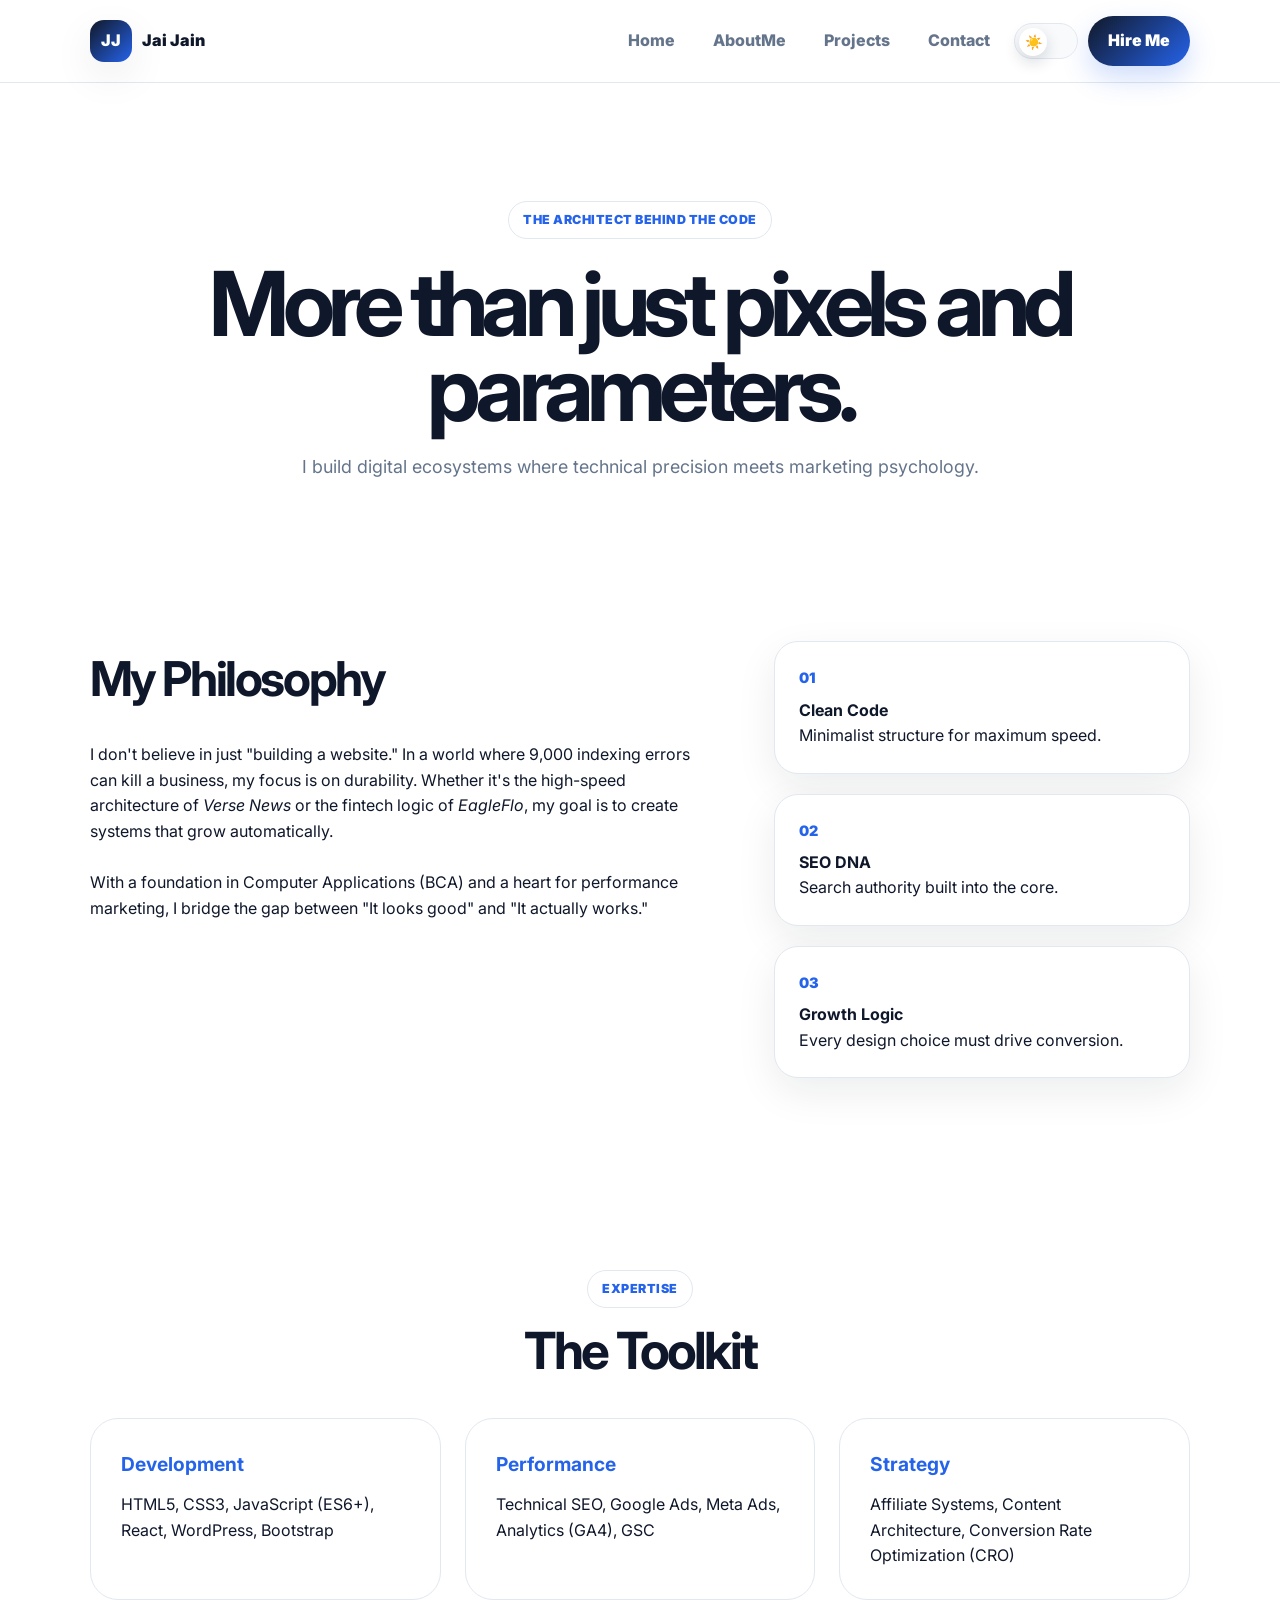
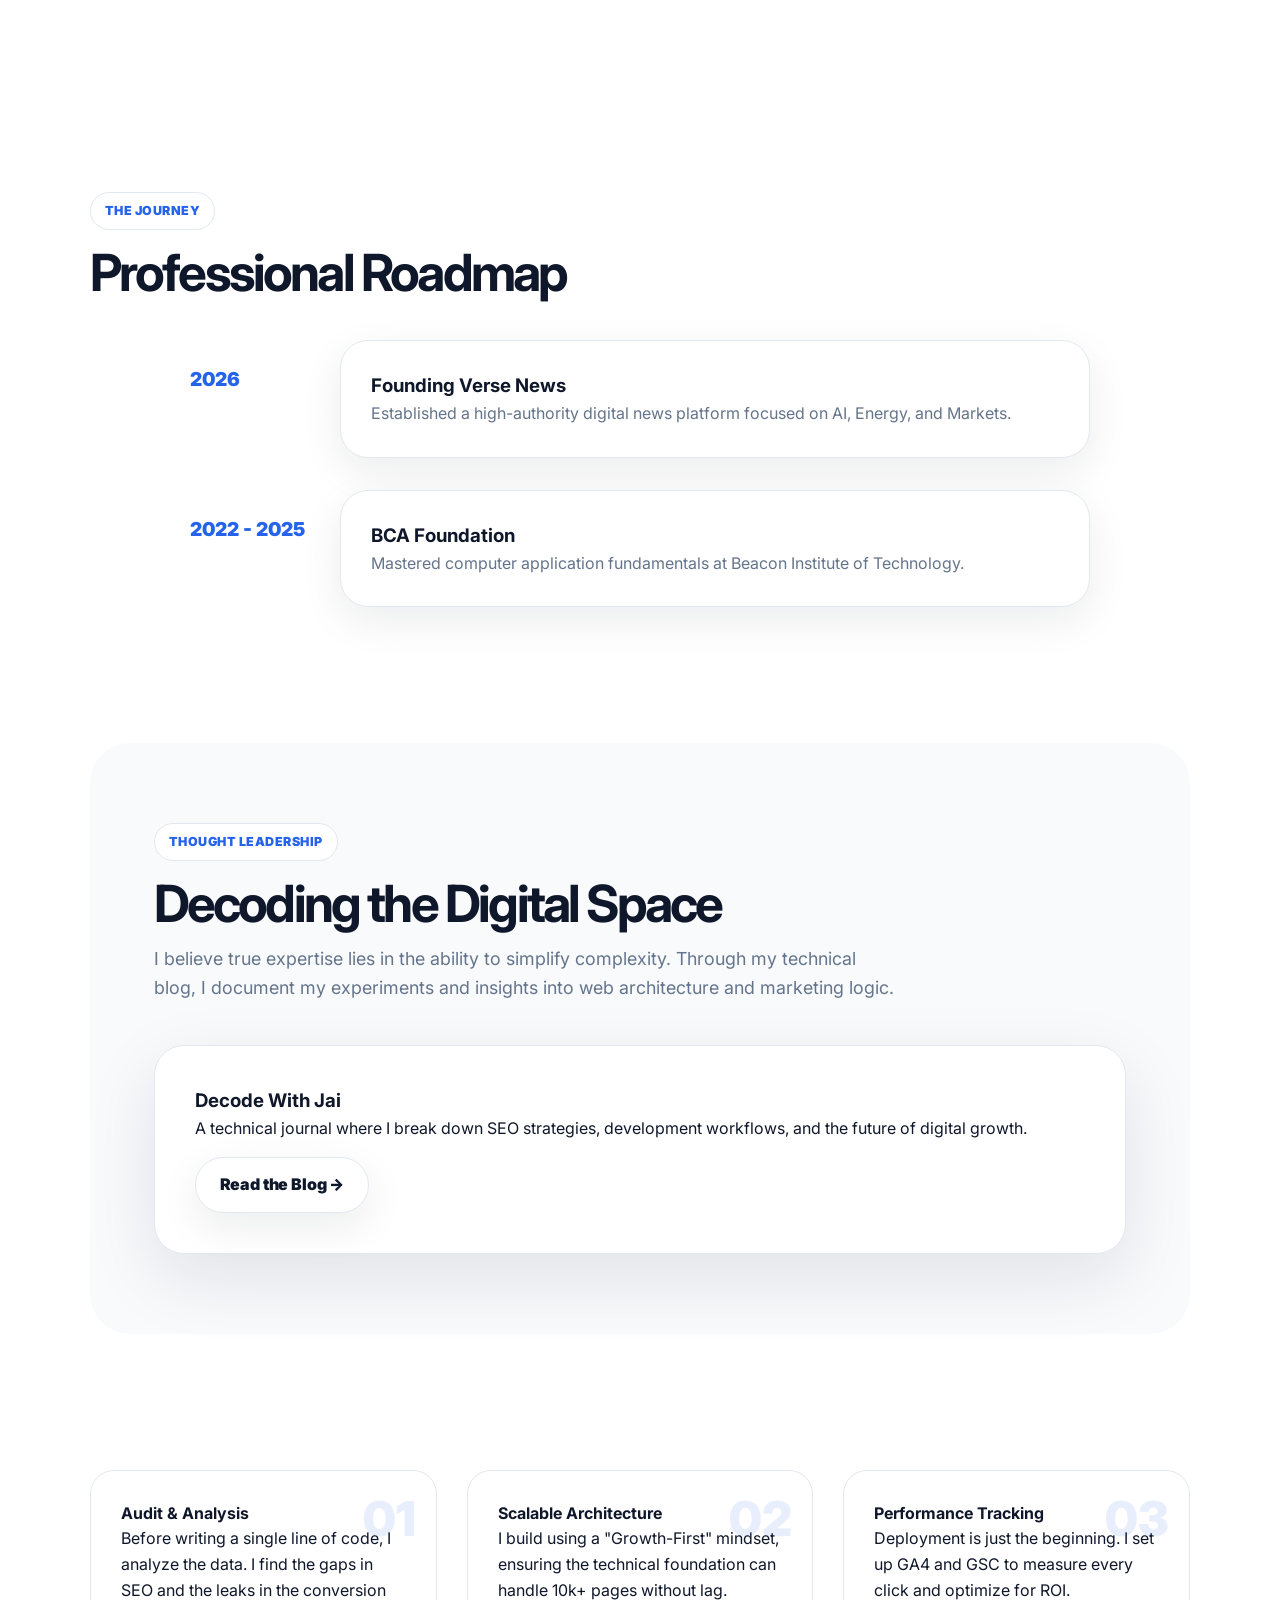
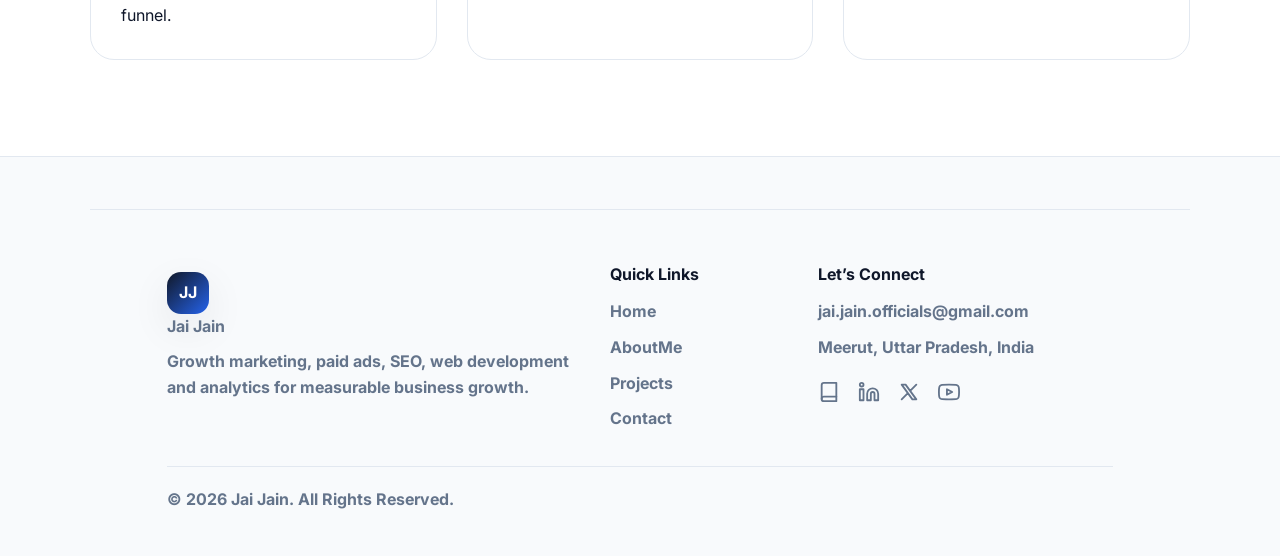
==== about.html @ ba3e11a9 "add social link icons" ====
<!DOCTYPE html>
<html lang="en">

<head>
    <meta charset="UTF-8">
    <meta name="viewport" content="width=device-width, initial-scale=1.0">
    <title>About Me | Jai Jain</title>
    <meta name="description"
        content="Learn about Jai Jain's background in BCA, web development, and digital growth strategy.">

    <!-- meta tags     -->
    <!-- Primary Meta Tags -->
    <meta charset="UTF-8">
    <meta name="viewport" content="width=device-width, initial-scale=1.0">
    <meta name="description"
        content="Jai Jain portfolio - Web Developer, SEO Specialist & Growth Marketer. Explore projects, skills, and digital work.">
    <meta name="keywords" content="Jai Jain, Web Developer, SEO, Portfolio, Frontend Developer, Digital Marketing">
    <meta name="author" content="Jai Jain">
    <link rel="canonical" href="https://www.jaijain.in/">

    <!-- Open Graph / Facebook / LinkedIn -->
    <meta property="og:title" content="Jai Jain Portfolio">
    <meta property="og:description" content="Web Developer & Growth Marketer">
    <meta property="og:url" content="https://www.jaijain.in/">
    <meta property="og:type" content="website">

    <!-- Twitter -->
    <meta name="twitter:card" content="summary_large_image">
    <meta name="twitter:title" content="Jai Jain Portfolio">
    <meta name="twitter:description" content="Web Developer & Growth Marketer">



    <!-- favicon -->
    <link rel="icon" type="image/png" href="https://www.jaijain.in/assets/images/favicon.png" sizes="48x48">
    <link rel="icon" type="image/png" href="https://www.jaijain.in/assets/images/favicon.png" sizes="96x96">
    <link rel="icon" type="image/png" href="https://www.jaijain.in/assets/images/favicon.png" sizes="192x192">
    <link rel="apple-touch-icon" href="https://www.jaijain.in/assets/images/favicon.png">

    <link rel="stylesheet" href="css/style.css">
    <link rel="stylesheet" href="css/about.css">
    <link href="https://fonts.googleapis.com/css2?family=Inter:wght@400;700;900&display=swap" rel="stylesheet">
    <!-- Google tag (gtag.js) -->
    <script async src="https://www.googletagmanager.com/gtag/js?id=G-VVVKS3HC2W"></script>
    <script>
        window.dataLayer = window.dataLayer || [];
        function gtag() { dataLayer.push(arguments); }
        gtag('js', new Date());

        gtag('config', 'G-VVVKS3HC2W');
    </script>

</head>

<body>

    <header class="site-header">
        <a class="brand" href="index.html">
            <span class="brand-mark">JJ</span>
            <span class="brand-name">Jai Jain</span>
        </a>
        <button class="menu-toggle" id="menuToggle" aria-label="Open menu">
            <span></span><span></span><span></span>
        </button>
        <nav class="site-nav" id="siteNav">
            <a href="index.html">Home</a>
            <a href="about.html" class="active">AboutMe</a>
            <a href="projects.html">Projects</a>
            <a href="contact.html">Contact</a>
            <button class="theme-switch" id="themeToggle" type="button">
                <span class="switch-track"><span class="switch-thumb">☀️</span></span>
            </button>
            <a class="nav-hire-btn" href="contact.html">Hire Me</a>
        </nav>
    </header>

    <main>
        <section class="page-hero reveal">
            <span class="eyebrow">The Architect behind the Code</span>
            <h1>More than just pixels and parameters.</h1>
            <p class="lead">I build digital ecosystems where technical precision meets marketing psychology.</p>
        </section>

        <section class="section story-grid">
            <div class="reveal">
                <h2 class="section-title">My Philosophy</h2>
                <p>I don't believe in just "building a website." In a world where 9,000 indexing errors can kill a
                    business, my focus is on durability. Whether it's the high-speed architecture of <i>Verse
                        News</i> or the fintech logic of <i>EagleFlo</i>, my goal is to create systems that grow
                    automatically.</p>
                <br>
                <p>With a foundation in Computer Applications (BCA) and a heart for performance marketing, I bridge the
                    gap between "It looks good" and "It actually works."</p>
            </div>
            <div class="philosophy-visual reveal delay-1">
                <div class="philosophy-card">
                    <span>01</span>
                    <h4>Clean Code</h4>
                    <p>Minimalist structure for maximum speed.</p>
                </div>
                <div class="philosophy-card">
                    <span>02</span>
                    <h4>SEO DNA</h4>
                    <p>Search authority built into the core.</p>
                </div>
                <div class="philosophy-card">
                    <span>03</span>
                    <h4>Growth Logic</h4>
                    <p>Every design choice must drive conversion.</p>
                </div>
            </div>
        </section>

        <section class="section stack-section">
            <div class="section-heading center reveal">
                <span class="eyebrow">Expertise</span>
                <h2>The Toolkit</h2>
            </div>
            <div class="stack-grid">
                <div class="stack-item reveal">
                    <h4>Development</h4>
                    <p>HTML5, CSS3, JavaScript (ES6+), React, WordPress, Bootstrap</p>
                </div>
                <div class="stack-item reveal delay-1">
                    <h4>Performance</h4>
                    <p>Technical SEO, Google Ads, Meta Ads, Analytics (GA4), GSC</p>
                </div>
                <div class="stack-item reveal delay-2">
                    <h4>Strategy</h4>
                    <p>Affiliate Systems, Content Architecture, Conversion Rate Optimization (CRO)</p>
                </div>
            </div>
        </section>

        <section class="section timeline-section">
            <div class="section-heading reveal">
                <span class="eyebrow">The Journey</span>
                <h2>Professional Roadmap</h2>
            </div>
            <div class="timeline">
                <div class="timeline-item reveal">
                    <div class="timeline-marker">2026</div>
                    <div class="timeline-content">
                        <h3>Founding Verse News</h3>
                        <p>Established a high-authority digital news platform focused on AI, Energy, and Markets.</p>
                    </div>
                </div>
                <div class="timeline-item reveal">
                    <div class="timeline-marker">2022 - 2025</div>
                    <div class="timeline-content">
                        <h3>BCA Foundation</h3>
                        <p>Mastered computer application fundamentals at Beacon Institute of Technology.</p>
                    </div>
                </div>
            </div>
        </section>

        <section class="section knowledge-base">
            <div class="section-heading reveal">
                <span class="eyebrow">Thought Leadership</span>
                <h2>Decoding the Digital Space</h2>
                <p>I believe true expertise lies in the ability to simplify complexity. Through my technical blog, I
                    document my experiments and insights into web architecture and marketing logic.</p>
            </div>
            <div class="blog-highlight-card reveal">
                <div class="blog-content">
                    <h3>Decode With Jai</h3>
                    <p>A technical journal where I break down SEO strategies, development workflows, and the future of
                        digital growth.</p>
                    <a href="https://decodewithjai.blogspot.com/" target="_blank" class="btn btn-secondary">Read the
                        Blog →</a>
                </div>
            </div>
        </section>

        <section class="section approach-grid">
            <div class="approach-item reveal">
                <div class="approach-number">01</div>
                <h4>Audit & Analysis</h4>
                <p>Before writing a single line of code, I analyze the data. I find the gaps in SEO and the leaks in the
                    conversion funnel.</p>
            </div>
            <div class="approach-item reveal delay-1">
                <div class="approach-number">02</div>
                <h4>Scalable Architecture</h4>
                <p>I build using a "Growth-First" mindset, ensuring the technical foundation can handle 10k+ pages
                    without lag.</p>
            </div>
            <div class="approach-item reveal delay-2">
                <div class="approach-number">03</div>
                <h4>Performance Tracking</h4>
                <p>Deployment is just the beginning. I set up GA4 and GSC to measure every click and optimize for ROI.
                </p>
            </div>
        </section>
    </main>

    <footer class="footer">
        <footer class="footer">
            <div class="footer-grid">
                <div>
                    <a class="brand footer-brand" href="index.html">
                        <span class="brand-mark">JJ</span>
                        <span>Jai Jain</span>
                    </a>
                    <p>Growth marketing, paid ads, SEO, web development and analytics for measurable business growth.
                    </p>
                </div>
                <div>
                    <h4>Quick Links</h4>
                    <a href="index.html">Home</a>
                    <a href="about.html">AboutMe</a>
                    <a href="projects.html">Projects</a>
                    <a href="contact.html">Contact</a>
                </div>
                <div>
        <h4>Let’s Connect</h4>
        <a href="mailto:jai.jain.officials@gmail.com">jai.jain.officials@gmail.com</a>
        <p>Meerut, Uttar Pradesh, India</p>

        <div class="social-links">
          <a href="https://decodewithjai.blogspot.com/" target="_blank" aria-label="Blog">
            <svg viewBox="0 0 24 24" fill="none" stroke="currentColor" stroke-width="2" stroke-linecap="round"
              stroke-linejoin="round">
              <path d="M4 19.5A2.5 2.5 0 0 1 6.5 17H20"></path>
              <path d="M6.5 2H20v20H6.5A2.5 2.5 0 0 1 4 19.5v-15A2.5 2.5 0 0 1 6.5 2z"></path>
            </svg>
          </a>

          <a href="#" target="_blank" aria-label="LinkedIn">
            <svg viewBox="0 0 24 24" fill="none" stroke="currentColor" stroke-width="2" stroke-linecap="round"
              stroke-linejoin="round">
              <path d="M16 8a6 6 0 0 1 6 6v7h-4v-7a2 2 0 0 0-2-2 2 2 0 0 0-2 2v7h-4v-7a6 6 0 0 1 6-6z"></path>
              <rect x="2" y="9" width="4" height="12"></rect>
              <circle cx="4" cy="4" r="2"></circle>
            </svg>
          </a>

          <a href="#" target="_blank" aria-label="X">
            <svg viewBox="0 0 24 24" fill="none" stroke="currentColor" stroke-width="2" stroke-linecap="round"
              stroke-linejoin="round">
              <path d="M4 4l11.733 16h4.267l-11.733 -16zM4 20l6.768 -6.768M13.232 10.768l6.768 -6.768"></path>
            </svg>
          </a>

          <a href="#" target="_blank" aria-label="YouTube">
            <svg viewBox="0 0 24 24" fill="none" stroke="currentColor" stroke-width="2" stroke-linecap="round"
              stroke-linejoin="round">
              <path
                d="M22.54 6.42a2.78 2.78 0 0 0-1.94-2C18.88 4 12 4 12 4s-6.88 0-8.6.42a2.78 2.78 0 0 0-1.94 2C1 8.14 1 12 1 12s0 3.86.42 5.58a2.78 2.78 0 0 0 1.94 2C5.12 20 12 20 12 20s6.88 0 8.6-.42a2.78 2.78 0 0 0 1.94-2C23 15.86 23 12 23 12s0-3.86-.42-5.58z">
              </path>
              <polygon points="9.75 15.02 15.5 12 9.75 8.98 9.75 15.02"></polygon>
            </svg>
          </a>
        </div>
      </div>
            </div>
            <div class="footer-bottom">© 2026 Jai Jain. All Rights Reserved.</div>
        </footer>

        <script src="js/script.js"></script>
        <script src="js/about.js"></script>
</body>

</html>
---- css/style.css ----
:root{
  --bg:#ffffff;
  --soft:#f8fafc;
  --card:#ffffff;
  --text:#0f172a;
  --muted:#64748b;
  --line:#e2e8f0;
  --primary:#111827;
  --blue:#2563eb;
  --purple:#7c3aed;
  --success:#059669;
  --shadow:0 24px 70px rgba(15,23,42,.10);
  --shadow-soft:0 14px 40px rgba(15,23,42,.08);
  --radius:28px;
}

body.dark{
  --bg:#070a12;
  --soft:#0f172a;
  --card:#111827;
  --text:#f8fafc;
  --muted:#cbd5e1;
  --line:#273449;
  --primary:#f8fafc;
  --blue:#60a5fa;
  --purple:#a78bfa;
  --shadow:0 24px 70px rgba(0,0,0,.42);
  --shadow-soft:0 14px 40px rgba(0,0,0,.32);
}

*{box-sizing:border-box;margin:0;padding:0}
html{scroll-behavior:smooth}
body{
  font-family:'Inter',system-ui,-apple-system,BlinkMacSystemFont,"Segoe UI",sans-serif;
  background:var(--bg);
  color:var(--text);
  line-height:1.6;
  transition:background .28s ease,color .28s ease;
}
a{text-decoration:none;color:inherit}
img{display:block;max-width:100%}
.section{padding:96px 7%}

/* Header */
.site-header{
  position:sticky;
  top:0;
  z-index:3000;
  display:flex;
  justify-content:space-between;
  align-items:center;
  padding:16px 7%;
  background:rgba(255,255,255,.82);
  backdrop-filter:blur(20px);
  border-bottom:1px solid var(--line);
}
body.dark .site-header{background:rgba(7,10,18,.82)}
.brand{display:flex;align-items:center;gap:10px;font-weight:900}
.brand-mark{
  width:42px;height:42px;border-radius:14px;
  display:grid;place-items:center;
  background:linear-gradient(135deg,#111827,#2563eb);
  color:white;
  box-shadow:var(--shadow-soft);
}
.site-nav{display:flex;align-items:center;gap:10px}
.site-nav a:not(.nav-hire-btn){
  padding:10px 14px;
  border-radius:999px;
  color:var(--muted);
  font-weight:800;
}
.site-nav a:not(.nav-hire-btn):hover{background:var(--soft);color:var(--text)}
.nav-hire-btn{
  padding:12px 20px;
  border-radius:999px;
  color:white;
  background:linear-gradient(135deg,#111827,#2563eb);
  font-weight:900;
  box-shadow:0 12px 28px rgba(37,99,235,.22);
  transition:.25s ease;
}
.nav-hire-btn:hover{transform:translateY(-2px);box-shadow:0 18px 38px rgba(37,99,235,.30)}
.theme-switch{
  width:64px;height:36px;
  padding:0;
  border:1px solid var(--line);
  border-radius:999px;
  background:var(--soft);
  cursor:pointer;
  position:relative;
}
.switch-track{display:block;position:relative;width:100%;height:100%}
.switch-thumb{
  position:absolute;left:4px;top:4px;
  width:28px;height:28px;
  display:grid;place-items:center;
  border-radius:50%;
  background:white;
  box-shadow:0 6px 16px rgba(15,23,42,.16);
  font-size:14px;
  transition:.28s ease;
}
body.dark .switch-thumb{left:30px;background:#1e293b}
.menu-toggle{display:none;background:transparent;border:0;gap:5px;flex-direction:column}
.menu-toggle span{width:24px;height:2px;background:var(--text);display:block;border-radius:99px}

/* Buttons */
.btn{
  display:inline-flex;
  align-items:center;
  justify-content:center;
  gap:8px;
  min-height:52px;
  padding:14px 24px;
  border-radius:999px;
  border:1px solid transparent;
  font-weight:900;
  letter-spacing:-.01em;
  cursor:pointer;
  transition:transform .24s ease, box-shadow .24s ease, background .24s ease, border-color .24s ease;
}
.btn:hover{transform:translateY(-3px)}
.btn-primary{
  background:linear-gradient(135deg,#111827,#2563eb);
  color:white;
  box-shadow:0 18px 38px rgba(37,99,235,.24);
}
.btn-primary:hover{box-shadow:0 24px 52px rgba(37,99,235,.32)}
.btn-secondary{
  background:var(--card);
  color:var(--text);
  border-color:var(--line);
  box-shadow:var(--shadow-soft);
}
.btn-secondary:hover{border-color:var(--blue)}
.btn-clean{
  background:transparent;
  color:var(--muted);
  border-color:var(--line);
}
.btn-clean:hover{background:var(--soft);color:var(--text)}
.btn-light{
  background:white;
  color:#111827;
  box-shadow:0 18px 40px rgba(0,0,0,.18);
}
.section-actions,.hero-actions,.page-actions{display:flex;gap:14px;flex-wrap:wrap}

/* Hero */
.hero{
  min-height:calc(100vh - 75px);
  display:grid;
  grid-template-columns:1.05fr .95fr;
  align-items:center;
  gap:70px;
  position:relative;
  overflow:visible;
}
.blob{position:absolute;border-radius:999px;pointer-events:none;z-index:0;filter:blur(8px)}
.blob-one{width:350px;height:350px;background:rgba(37,99,235,.08);right:9%;top:12%}
.blob-two{width:240px;height:240px;background:rgba(124,58,237,.08);left:4%;bottom:8%}
.hero-copy,.hero-visual{position:relative;z-index:5}
.eyebrow{
  display:inline-flex;
  align-items:center;
  padding:8px 14px;
  border-radius:999px;
  border:1px solid var(--line);
  background:var(--card);
  color:var(--blue);
  font-size:.78rem;
  font-weight:900;
  text-transform:uppercase;
  letter-spacing:.04em;
}
.hero h1,.page-hero h1{
  font-size:clamp(3.1rem,7vw,6.3rem);
  line-height:.95;
  letter-spacing:-.075em;
  margin:22px 0;
}
.lead,.page-hero p,.section-heading p{
  color:var(--muted);
  font-size:1.12rem;
  max-width:740px;
}
.hero-actions{margin:34px 0 24px}
.trust-row{display:flex;gap:10px;flex-wrap:wrap}
.trust-row span{
  padding:9px 13px;
  border:1px solid var(--line);
  border-radius:999px;
  background:var(--soft);
  color:var(--muted);
  font-weight:800;
  font-size:.92rem;
}

/* Hero visual fixed upper layer */
.hero-visual{
  min-height:560px;
  display:grid;
  place-items:center;
  overflow:visible;
}
.dashboard-card{
  width:min(410px,92vw);
  min-height:520px;
  border-radius:42px;
  background:linear-gradient(180deg,var(--card),var(--soft));
  border:1px solid var(--line);
  box-shadow:var(--shadow);
  padding:26px;
  position:relative;
  z-index:20;
}
.browser-dots{display:flex;gap:8px;margin-bottom:26px}
.browser-dots span{width:12px;height:12px;border-radius:50%;background:#cbd5e1}
.dashboard-title{display:flex;justify-content:space-between;align-items:center;margin-bottom:18px}
.dashboard-title span{font-weight:900}
.dashboard-title strong{font-size:2rem;color:var(--blue)}
.bars{
  height:280px;
  display:flex;
  align-items:end;
  gap:16px;
  padding:24px;
  border-radius:30px;
  background:var(--bg);
  border:1px solid var(--line);
}
.bars i{
  flex:1;
  border-radius:18px 18px 8px 8px;
  background:linear-gradient(180deg,var(--blue),var(--purple));
}
.dashboard-metrics{display:grid;grid-template-columns:1fr 1fr;gap:12px;margin-top:18px}
.dashboard-metrics div{padding:16px;border-radius:20px;background:var(--bg);border:1px solid var(--line)}
.dashboard-metrics strong{display:block}
.dashboard-metrics span{color:var(--muted);font-size:.9rem}
.float-card{
  position:absolute;
  z-index:999;
  padding:16px 18px;
  border-radius:22px;
  display:grid;
  gap:2px;
  background:rgba(255,255,255,.86);
  backdrop-filter:blur(18px);
  border:1px solid rgba(226,232,240,.9);
  box-shadow:var(--shadow-soft);
  animation:float 4.5s ease-in-out infinite;
}
body.dark .float-card{background:rgba(17,24,39,.86);border-color:#273449}
.float-card span{color:var(--muted);font-size:.88rem;font-weight:700}
.float-one{top:62px;left:0}
.float-two{right:0;top:245px;animation-delay:.7s}
.float-three{left:10px;bottom:64px;animation-delay:1.2s}
@keyframes float{0%,100%{transform:translateY(0)}50%{transform:translateY(-18px)}}

/* Sections */
.stats{
  display:grid;
  grid-template-columns:repeat(4,1fr);
  gap:18px;
  padding-top:36px;
}
.stat-card,.service-card,.education-card,.timeline-content,.contact-card,.contact-form,.profile-card,.skill-panel,.project-card{
  background:var(--card);
  border:1px solid var(--line);
  border-radius:var(--radius);
  box-shadow:var(--shadow-soft);
}
.stat-card{padding:30px}
.stat-card h3{font-size:3rem;line-height:1}
.stat-card h3::after{content:"+";font-size:1.7rem;color:var(--blue)}
.stat-card p{color:var(--muted);font-weight:800;margin-top:8px}
.section-heading{margin-bottom:42px}
.section-heading.center{text-align:center;margin-inline:auto}
.section-heading.center p{margin-inline:auto}
.section-heading h2{
  font-size:clamp(2rem,4vw,4rem);
  line-height:1.02;
  letter-spacing:-.055em;
  margin:16px 0;
}
.about-grid,.split,.contact-grid{
  display:grid;
  grid-template-columns:.95fr 1.05fr;
  gap:42px;
  align-items:center;
}
.profile-card{padding:22px;display:grid;gap:18px}
.profile-card img{border-radius:24px;background:var(--soft)}
.profile-card h3{font-size:1.8rem}
.profile-card p{color:var(--muted);font-weight:700}
.service-grid,.education-grid,.project-grid{
  display:grid;
  grid-template-columns:repeat(3,1fr);
  gap:22px;
}
.service-card{padding:30px;transition:.24s ease}
.service-card:hover,.project-card:hover{transform:translateY(-7px)}
.service-card span{font-size:2rem}
.service-card h3{font-size:1.32rem;margin:14px 0 8px}
.service-card p,.education-card p,.timeline-content p,.project-card p{color:var(--muted)}
.service-card a,.project-card a{display:inline-block;margin-top:16px;color:var(--blue);font-weight:900}
.skill-panel{padding:12px;display:grid;gap:12px}
.skill-panel div{padding:24px;border-radius:22px;background:var(--soft);border:1px solid var(--line)}
.skill-panel h4{font-size:1.15rem;margin-bottom:6px}
.skill-panel p{color:var(--muted);font-weight:700}
.timeline{max-width:980px;margin:0 auto;display:grid;gap:22px}
.timeline-item{display:grid;grid-template-columns:220px 1fr;gap:24px;align-items:start}
.timeline-date{font-weight:900;color:var(--blue);padding-top:24px}
.timeline-content{padding:26px}
.timeline-content h4{color:var(--muted);margin:4px 0 10px}
.education-card{padding:28px}
.education-card span{font-weight:900;color:var(--blue)}
.education-card h3{font-size:1.25rem;margin:14px 0 6px}
.project-card{overflow:hidden;transition:.24s ease}
.project-card img{aspect-ratio:16/10;object-fit:cover;background:var(--soft)}
.project-card div{padding:24px}
.project-card span{color:var(--blue);font-weight:900;font-size:.8rem;text-transform:uppercase}
.project-card h3{font-size:1.25rem;margin:8px 0 10px}
.center-btn{text-align:center;margin-top:34px}
.cta-section{
  margin:40px 7% 96px;
  border-radius:38px;
  background:linear-gradient(135deg,#111827,#2563eb);
  color:white;
  display:flex;
  align-items:center;
  justify-content:space-between;
  gap:24px;
}
.cta-section .eyebrow{background:rgba(255,255,255,.12);border-color:rgba(255,255,255,.22);color:white}
.cta-section h2{font-size:clamp(2rem,4vw,4rem);line-height:1.02;letter-spacing:-.055em;margin-top:16px;max-width:780px}

/* Pages */
.page-hero{text-align:center;padding-top:118px;padding-bottom:64px}
.page-hero .eyebrow,.page-hero p{margin-inline:auto}
.page-actions{justify-content:center;margin-top:28px}
.filter-bar{display:flex;justify-content:center;flex-wrap:wrap;gap:10px;margin-bottom:34px}
.filter-btn{
  border:1px solid var(--line);
  background:var(--card);
  color:var(--text);
  padding:12px 18px;
  border-radius:999px;
  font-weight:900;
  cursor:pointer;
  transition:.24s ease;
}
.filter-btn.active,.filter-btn:hover{background:linear-gradient(135deg,#111827,#2563eb);color:white;transform:translateY(-2px)}
.contact-grid{align-items:start}
.contact-info h2{font-size:2rem;margin-bottom:22px}
.contact-card{padding:22px;display:flex;gap:14px;align-items:flex-start;margin-bottom:14px}
.contact-card span{font-size:1.6rem}
.contact-card a,.contact-card p{color:var(--muted);font-weight:700}
.contact-form{padding:30px;display:grid;gap:18px}
.contact-form label{font-weight:900}
.contact-form input,.contact-form select,.contact-form textarea{
  width:100%;
  margin-top:8px;
  padding:15px 16px;
  border-radius:16px;
  border:1px solid var(--line);
  background:var(--soft);
  color:var(--text);
  outline:none;
  font:inherit;
}
.contact-form input:focus,.contact-form textarea:focus,.contact-form select:focus{border-color:var(--blue);box-shadow:0 0 0 4px rgba(37,99,235,.12)}
.form-note{color:var(--muted);font-size:.92rem}

/* Footer */
.footer{border-top:1px solid var(--line);background:var(--soft);padding:52px 7% 22px}
.footer-grid{display:grid;grid-template-columns:1.4fr .6fr 1fr;gap:30px}
.footer p,.footer a{display:block;color:var(--muted);margin-top:10px;font-weight:700}
.footer h4{margin-bottom:12px}
.footer-bottom{border-top:1px solid var(--line);margin-top:34px;padding-top:20px;color:var(--muted);font-weight:700}

/* Animations */
.reveal{opacity:0;transform:translateY(24px);transition:opacity .7s ease,transform .7s ease}
.reveal.show{opacity:1;transform:translateY(0)}
.delay-1{transition-delay:.12s}
.delay-2{transition-delay:.22s}

@media(max-width:1050px){
  .hero,.about-grid,.split,.contact-grid{grid-template-columns:1fr}
  .hero{gap:32px;padding-top:70px}
  .stats,.service-grid,.education-grid,.project-grid{grid-template-columns:repeat(2,1fr)}
}
@media(max-width:760px){
  .section{padding:72px 5%}
  .site-header{padding:14px 5%}
  .menu-toggle{display:flex}
  .site-nav{
    position:absolute;
    top:72px;
    left:5%;
    right:5%;
    display:none;
    flex-direction:column;
    align-items:stretch;
    padding:14px;
    border:1px solid var(--line);
    border-radius:24px;
    background:var(--card);
    box-shadow:var(--shadow);

    .theme-switch {
    width: 64px !important;       /* Fix the width so it's not full-screen */
    margin: 15px auto !important; /* This forces it to the center */
    display: flex !important;     /* Ensures it stays visible */
    justify-content: center;
  }

  .switch-track {
    width: 100%;
  }
  }
  .site-nav.open{display:flex}
  .site-nav a,.theme-switch,.nav-hire-btn{width:100%;justify-content:center;text-align:center}
  .theme-switch{margin:auto}
  .hero h1,.page-hero h1{font-size:3.1rem}
  .hero-actions,.section-actions,.page-actions{flex-direction:column}
  .btn{width:100%}
  .stats,.service-grid,.education-grid,.project-grid{grid-template-columns:1fr}
  .timeline-item{grid-template-columns:1fr}
  .timeline-date{padding-top:0}
  .footer-grid{grid-template-columns:1fr}
  .cta-section{margin:20px 5% 72px;flex-direction:column;align-items:flex-start}
  .hero-visual{display:block;min-height:auto}
  .dashboard-card{margin:auto}
  .float-card{position:relative;top:auto;left:auto;right:auto;bottom:auto;width:100%;margin-top:12px;animation:none}
}

/* social media links css  */

.social-links {
  display: flex;
  gap: 18px;
  margin-top: 20px;
}

.social-links a {
  display: inline-flex;
  transition: transform 0.3s cubic-bezier(0.175, 0.885, 0.32, 1.275);
  margin-top: 0 !important;
}

.social-links svg {
  width: 22px;
  height: 22px;
  color: var(--muted);
  transition: color 0.3s ease;
}

.social-links a:hover {
  transform: translateY(-4px);
}

.social-links a:hover svg {
  color: var(--blue);
}

/* Ensure icons stay together on mobile */
@media (max-width: 760px) {
  .social-links {
    margin-top: 25px;
    gap: 22px;
  }
}
---- css/about.css ----
/* about.css */

/* Layout for Story Section */
.story-grid {
    display: grid;
    grid-template-columns: 1.2fr .8fr;
    gap: 60px;
    align-items: start;
}

.section-title {
    font-size: 3rem;
    margin-bottom: 24px;
    letter-spacing: -0.05em;
}

.philosophy-visual {
    display: grid;
    gap: 20px;
}

.philosophy-card {
    background: var(--card);
    border: 1px solid var(--line);
    padding: 24px;
    border-radius: 24px;
    transition: transform 0.3s ease, border-color 0.3s ease;
    box-shadow: var(--shadow-soft);
}

.philosophy-card:hover {
    transform: translateX(10px);
    border-color: var(--blue);
}

.philosophy-card span {
    color: var(--blue);
    font-weight: 900;
    font-size: 0.9rem;
    display: block;
    margin-bottom: 8px;
}

/* Stack Grid */
.stack-grid {
    display: grid;
    grid-template-columns: repeat(3, 1fr);
    gap: 24px;
    margin-top: 42px;
}

.stack-item {
    background: var(--card);
    border: 1px solid var(--line);
    padding: 30px;
    border-radius: 28px;
}

.stack-item h4 {
    color: var(--blue);
    margin-bottom: 12px;
    font-size: 1.2rem;
}

/* Timeline */
.timeline {
    display: grid;
    gap: 32px;
    max-width: 900px;
}

.timeline-item {
    display: grid;
    grid-template-columns: 120px 1fr;
    gap: 30px;
    align-items: start;
}

.timeline-marker {
    font-weight: 900;
    color: var(--blue);
    font-size: 1.2rem;
    padding-top: 24px;
}

.timeline-content {
    background: var(--card);
    border: 1px solid var(--line);
    padding: 30px;
    border-radius: 28px;
    box-shadow: var(--shadow-soft);
}

@media (max-width: 1050px) {
    .story-grid, .stack-grid { grid-template-columns: 1fr; }
    .timeline-item { grid-template-columns: 1fr; }
    .section-title { font-size: 2.2rem; }
}

/* Knowledge Base & Approach Styling */
.knowledge-base {
    background: var(--soft);
    border-radius: 40px;
    margin: 40px 7%;
    padding: 80px 5%;
}

.blog-highlight-card {
    background: var(--card);
    padding: 40px;
    border-radius: 30px;
    border: 1px solid var(--line);
    display: flex;
    justify-content: space-between;
    align-items: center;
    box-shadow: var(--shadow);
}

.approach-grid {
    display: grid;
    grid-template-columns: repeat(3, 1fr);
    gap: 30px;
}

.approach-item {
    padding: 30px;
    background: var(--card);
    border-radius: 24px;
    border: 1px solid var(--line);
    position: relative;
}

.approach-number {
    font-size: 3rem;
    font-weight: 900;
    color: var(--blue);
    opacity: 0.1;
    position: absolute;
    top: 10px;
    right: 20px;
}

@media (max-width: 760px) {
    .approach-grid { grid-template-columns: 1fr; }
    .blog-highlight-card { flex-direction: column; text-align: center; gap: 20px; }
}
.btn{
    margin-top: 16px;
}
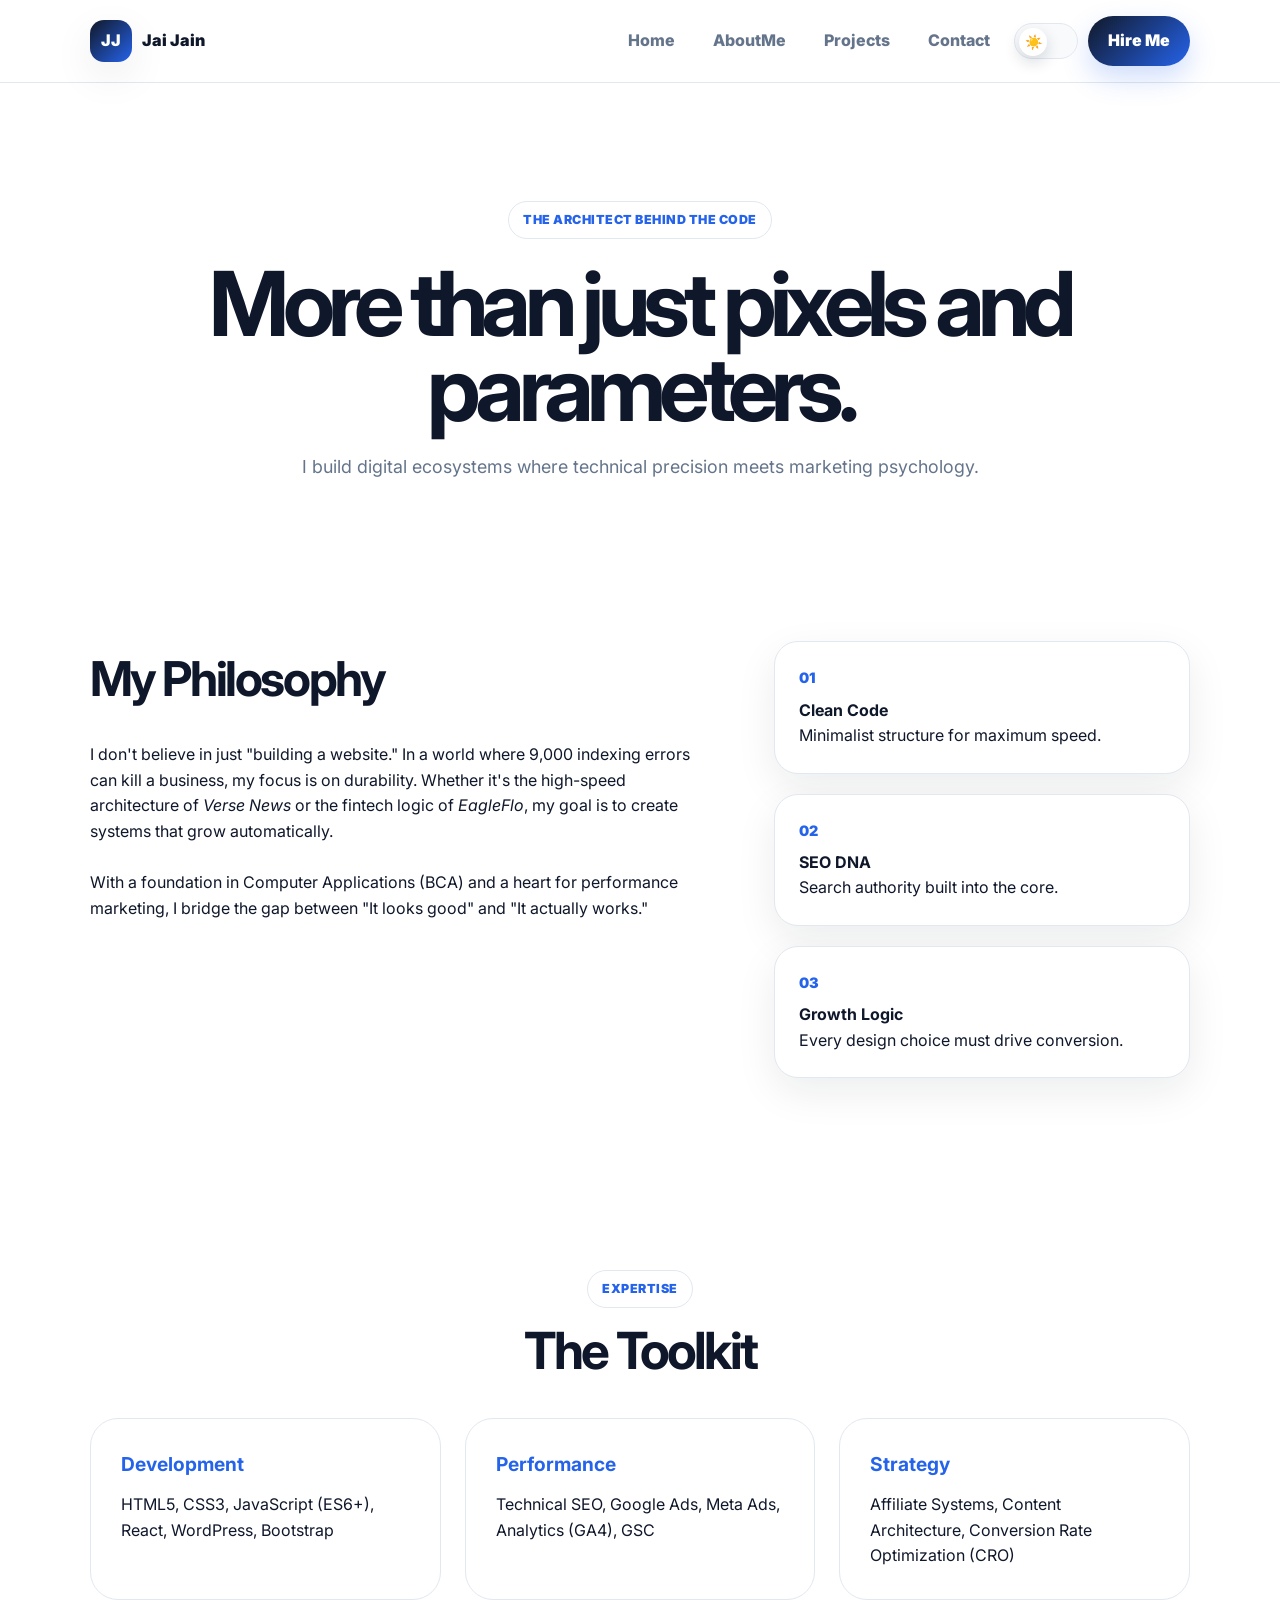
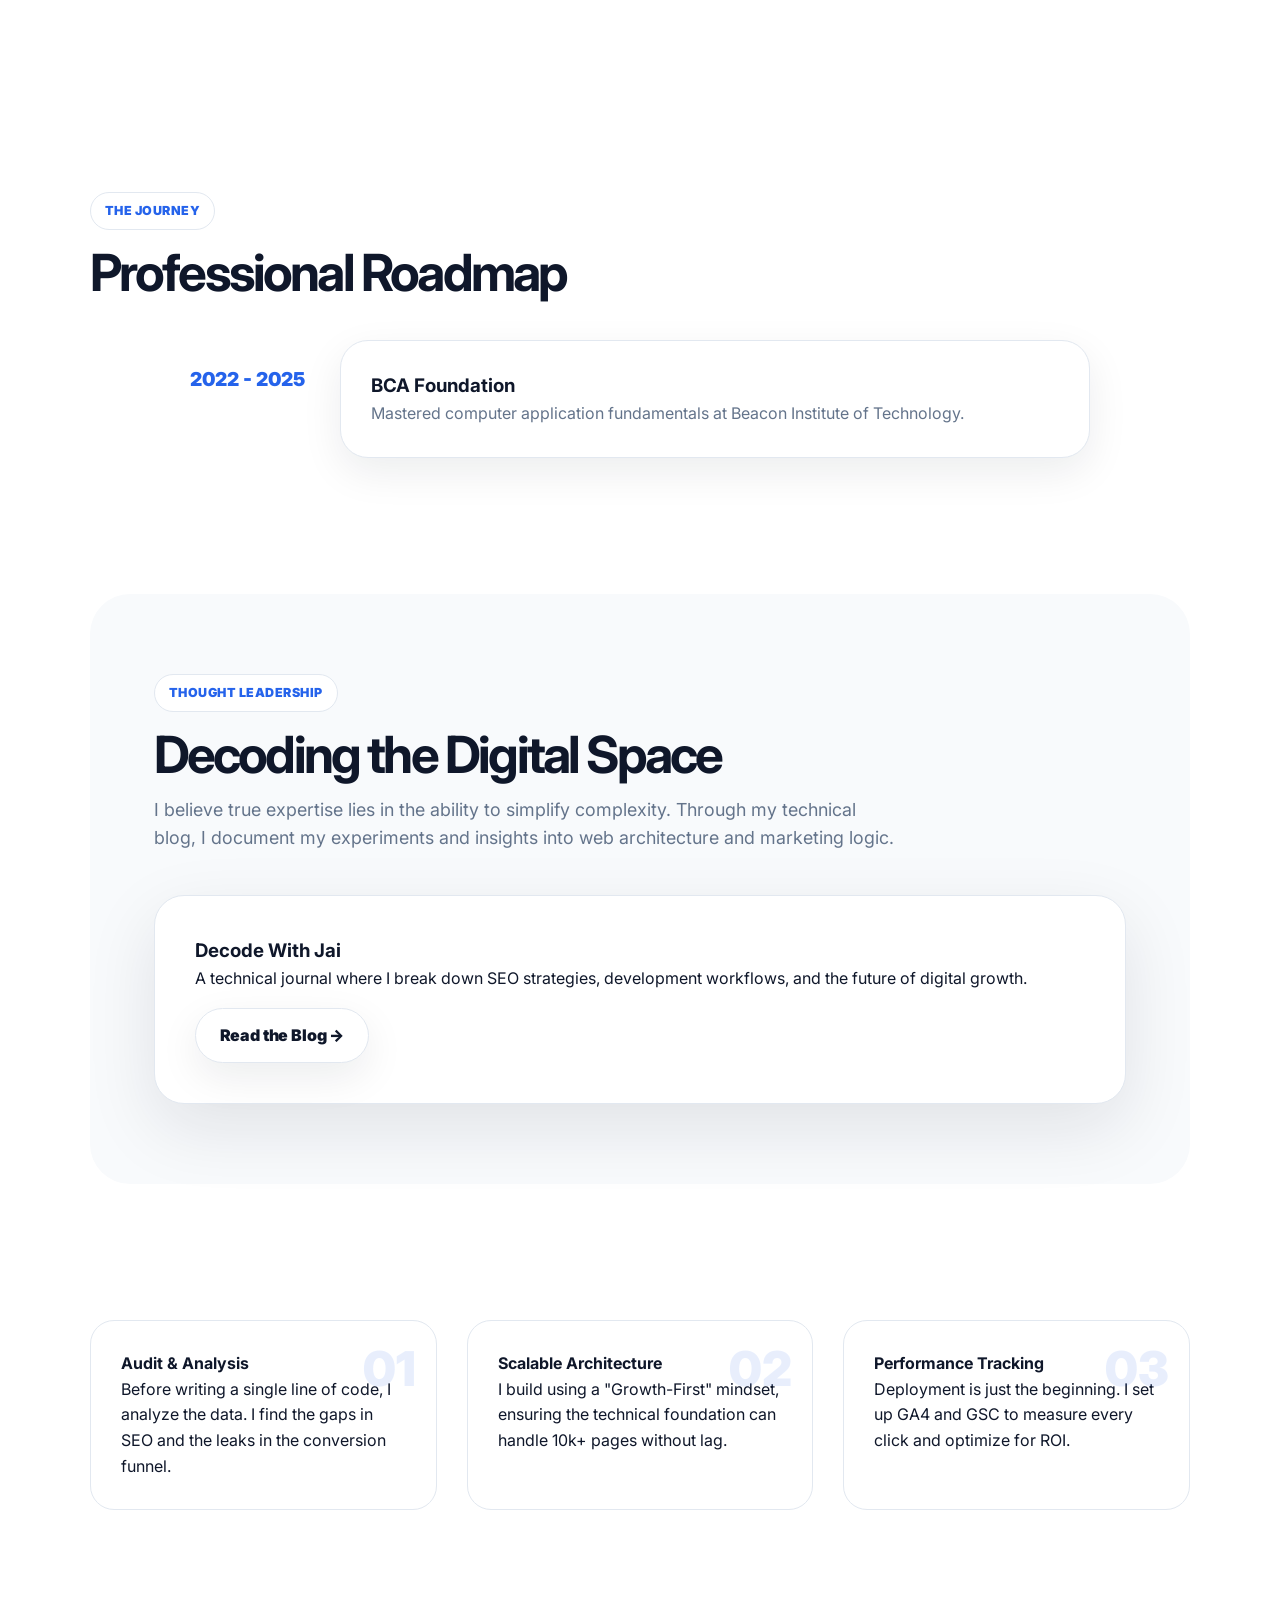
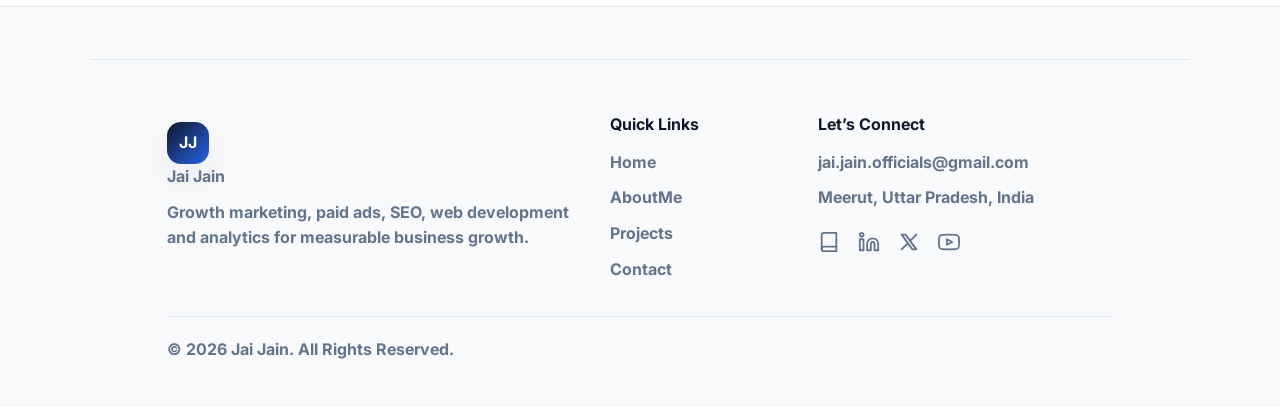
==== commit 2c56f2b0: "changes" ====
--- a/about.html
+++ b/about.html
@@ -138,13 +138,13 @@
                 <h2>Professional Roadmap</h2>
             </div>
             <div class="timeline">
-                <div class="timeline-item reveal">
+                <!-- <div class="timeline-item reveal">
                     <div class="timeline-marker">2026</div>
                     <div class="timeline-content">
                         <h3>Founding Verse News</h3>
                         <p>Established a high-authority digital news platform focused on AI, Energy, and Markets.</p>
                     </div>
-                </div>
+                </div> -->
                 <div class="timeline-item reveal">
                     <div class="timeline-marker">2022 - 2025</div>
                     <div class="timeline-content">
@@ -214,46 +214,50 @@
                     <a href="contact.html">Contact</a>
                 </div>
                 <div>
-        <h4>Let’s Connect</h4>
-        <a href="mailto:jai.jain.officials@gmail.com">jai.jain.officials@gmail.com</a>
-        <p>Meerut, Uttar Pradesh, India</p>
-
-        <div class="social-links">
-          <a href="https://decodewithjai.blogspot.com/" target="_blank" aria-label="Blog">
-            <svg viewBox="0 0 24 24" fill="none" stroke="currentColor" stroke-width="2" stroke-linecap="round"
-              stroke-linejoin="round">
-              <path d="M4 19.5A2.5 2.5 0 0 1 6.5 17H20"></path>
-              <path d="M6.5 2H20v20H6.5A2.5 2.5 0 0 1 4 19.5v-15A2.5 2.5 0 0 1 6.5 2z"></path>
-            </svg>
-          </a>
-
-          <a href="#" target="_blank" aria-label="LinkedIn">
-            <svg viewBox="0 0 24 24" fill="none" stroke="currentColor" stroke-width="2" stroke-linecap="round"
-              stroke-linejoin="round">
-              <path d="M16 8a6 6 0 0 1 6 6v7h-4v-7a2 2 0 0 0-2-2 2 2 0 0 0-2 2v7h-4v-7a6 6 0 0 1 6-6z"></path>
-              <rect x="2" y="9" width="4" height="12"></rect>
-              <circle cx="4" cy="4" r="2"></circle>
-            </svg>
-          </a>
-
-          <a href="#" target="_blank" aria-label="X">
-            <svg viewBox="0 0 24 24" fill="none" stroke="currentColor" stroke-width="2" stroke-linecap="round"
-              stroke-linejoin="round">
-              <path d="M4 4l11.733 16h4.267l-11.733 -16zM4 20l6.768 -6.768M13.232 10.768l6.768 -6.768"></path>
-            </svg>
-          </a>
-
-          <a href="#" target="_blank" aria-label="YouTube">
-            <svg viewBox="0 0 24 24" fill="none" stroke="currentColor" stroke-width="2" stroke-linecap="round"
-              stroke-linejoin="round">
-              <path
-                d="M22.54 6.42a2.78 2.78 0 0 0-1.94-2C18.88 4 12 4 12 4s-6.88 0-8.6.42a2.78 2.78 0 0 0-1.94 2C1 8.14 1 12 1 12s0 3.86.42 5.58a2.78 2.78 0 0 0 1.94 2C5.12 20 12 20 12 20s6.88 0 8.6-.42a2.78 2.78 0 0 0 1.94-2C23 15.86 23 12 23 12s0-3.86-.42-5.58z">
-              </path>
-              <polygon points="9.75 15.02 15.5 12 9.75 8.98 9.75 15.02"></polygon>
-            </svg>
-          </a>
-        </div>
-      </div>
+                    <h4>Let’s Connect</h4>
+                    <a href="mailto:jai.jain.officials@gmail.com">jai.jain.officials@gmail.com</a>
+                    <p>Meerut, Uttar Pradesh, India</p>
+
+                    <div class="social-links">
+                        <a href="https://decodewithjai.blogspot.com/" target="_blank" aria-label="Blog">
+                            <svg viewBox="0 0 24 24" fill="none" stroke="currentColor" stroke-width="2"
+                                stroke-linecap="round" stroke-linejoin="round">
+                                <path d="M4 19.5A2.5 2.5 0 0 1 6.5 17H20"></path>
+                                <path d="M6.5 2H20v20H6.5A2.5 2.5 0 0 1 4 19.5v-15A2.5 2.5 0 0 1 6.5 2z"></path>
+                            </svg>
+                        </a>
+
+                        <a href="https://www.linkedin.com/in/-jai-jain/" target="_blank" aria-label="LinkedIn">
+                            <svg viewBox="0 0 24 24" fill="none" stroke="currentColor" stroke-width="2"
+                                stroke-linecap="round" stroke-linejoin="round">
+                                <path
+                                    d="M16 8a6 6 0 0 1 6 6v7h-4v-7a2 2 0 0 0-2-2 2 2 0 0 0-2 2v7h-4v-7a6 6 0 0 1 6-6z">
+                                </path>
+                                <rect x="2" y="9" width="4" height="12"></rect>
+                                <circle cx="4" cy="4" r="2"></circle>
+                            </svg>
+                        </a>
+
+                        <a href="https://x.com/Jai_Jain_" target="_blank" aria-label="X">
+                            <svg viewBox="0 0 24 24" fill="none" stroke="currentColor" stroke-width="2"
+                                stroke-linecap="round" stroke-linejoin="round">
+                                <path
+                                    d="M4 4l11.733 16h4.267l-11.733 -16zM4 20l6.768 -6.768M13.232 10.768l6.768 -6.768">
+                                </path>
+                            </svg>
+                        </a>
+
+                        <a href="https://www.youtube.com/@JaiJainDecode" target="_blank" aria-label="YouTube">
+                            <svg viewBox="0 0 24 24" fill="none" stroke="currentColor" stroke-width="2"
+                                stroke-linecap="round" stroke-linejoin="round">
+                                <path
+                                    d="M22.54 6.42a2.78 2.78 0 0 0-1.94-2C18.88 4 12 4 12 4s-6.88 0-8.6.42a2.78 2.78 0 0 0-1.94 2C1 8.14 1 12 1 12s0 3.86.42 5.58a2.78 2.78 0 0 0 1.94 2C5.12 20 12 20 12 20s6.88 0 8.6-.42a2.78 2.78 0 0 0 1.94-2C23 15.86 23 12 23 12s0-3.86-.42-5.58z">
+                                </path>
+                                <polygon points="9.75 15.02 15.5 12 9.75 8.98 9.75 15.02"></polygon>
+                            </svg>
+                        </a>
+                    </div>
+                </div>
             </div>
             <div class="footer-bottom">© 2026 Jai Jain. All Rights Reserved.</div>
         </footer>
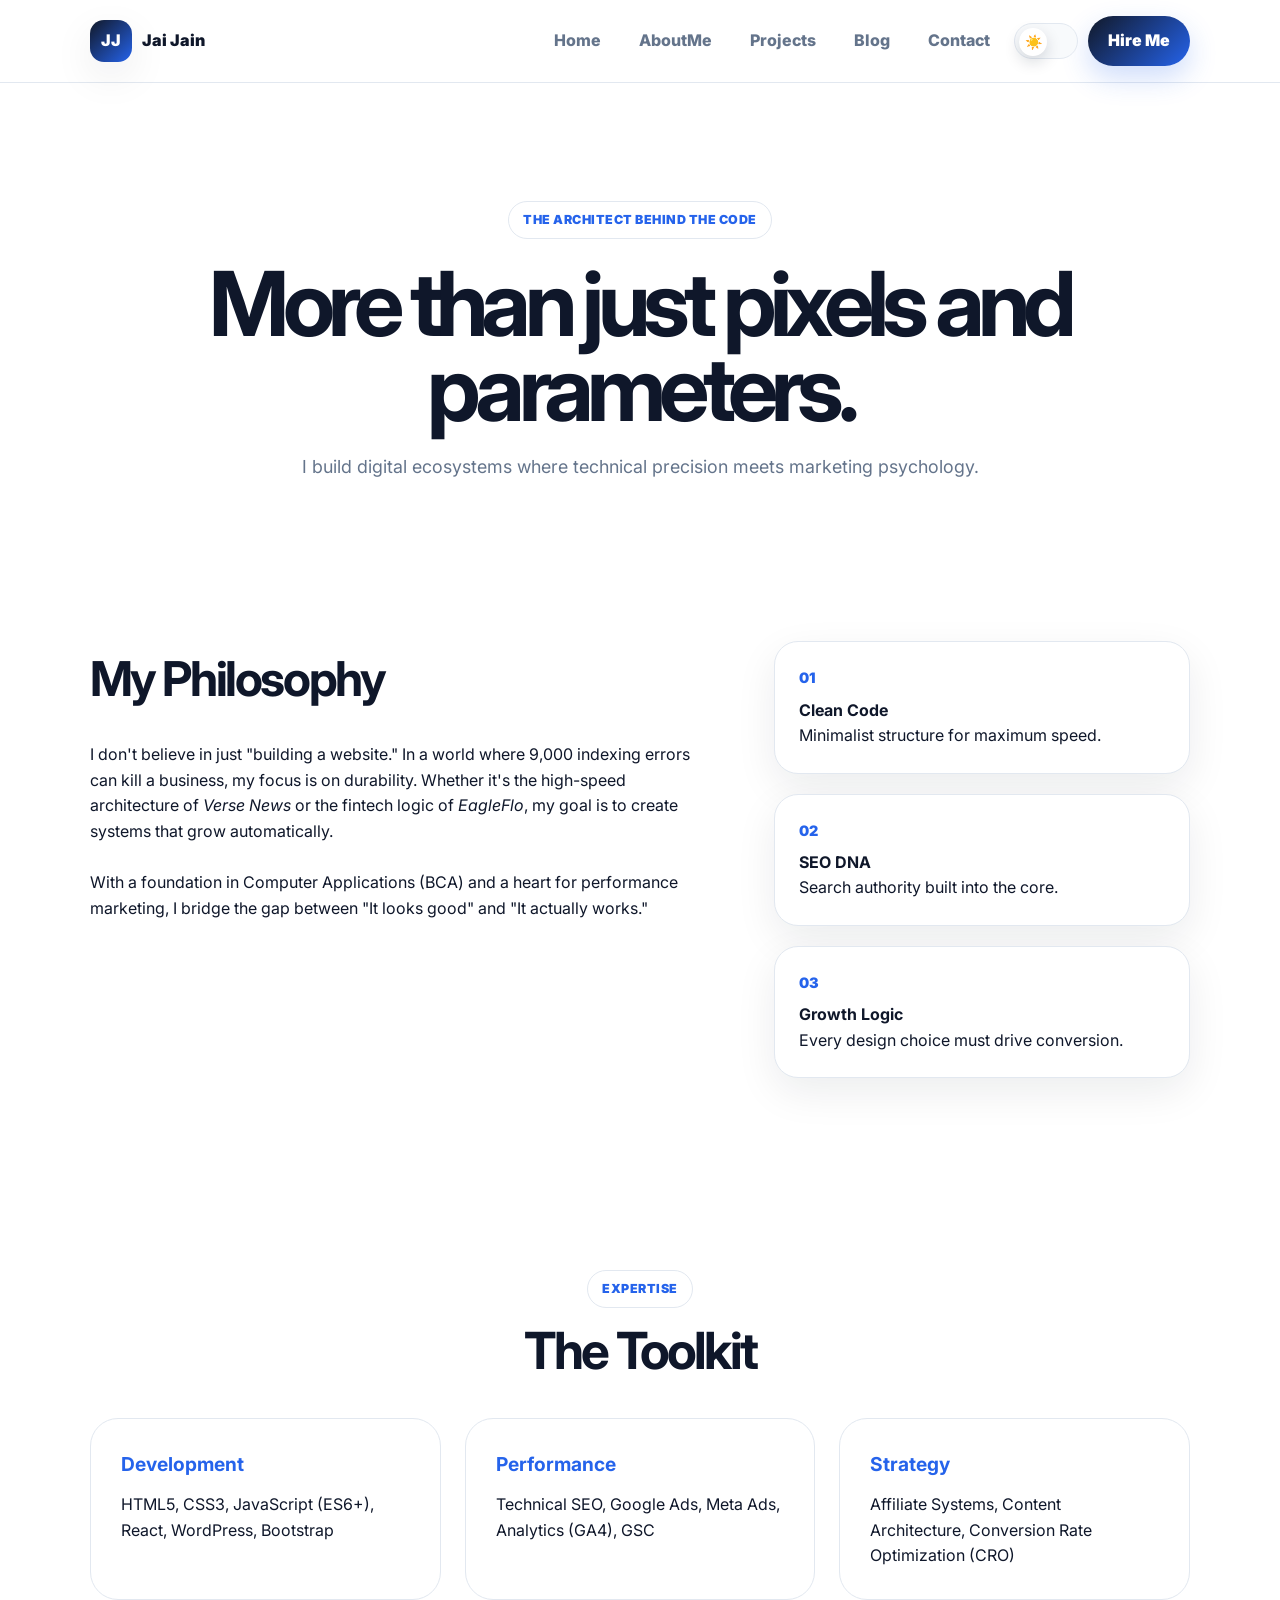
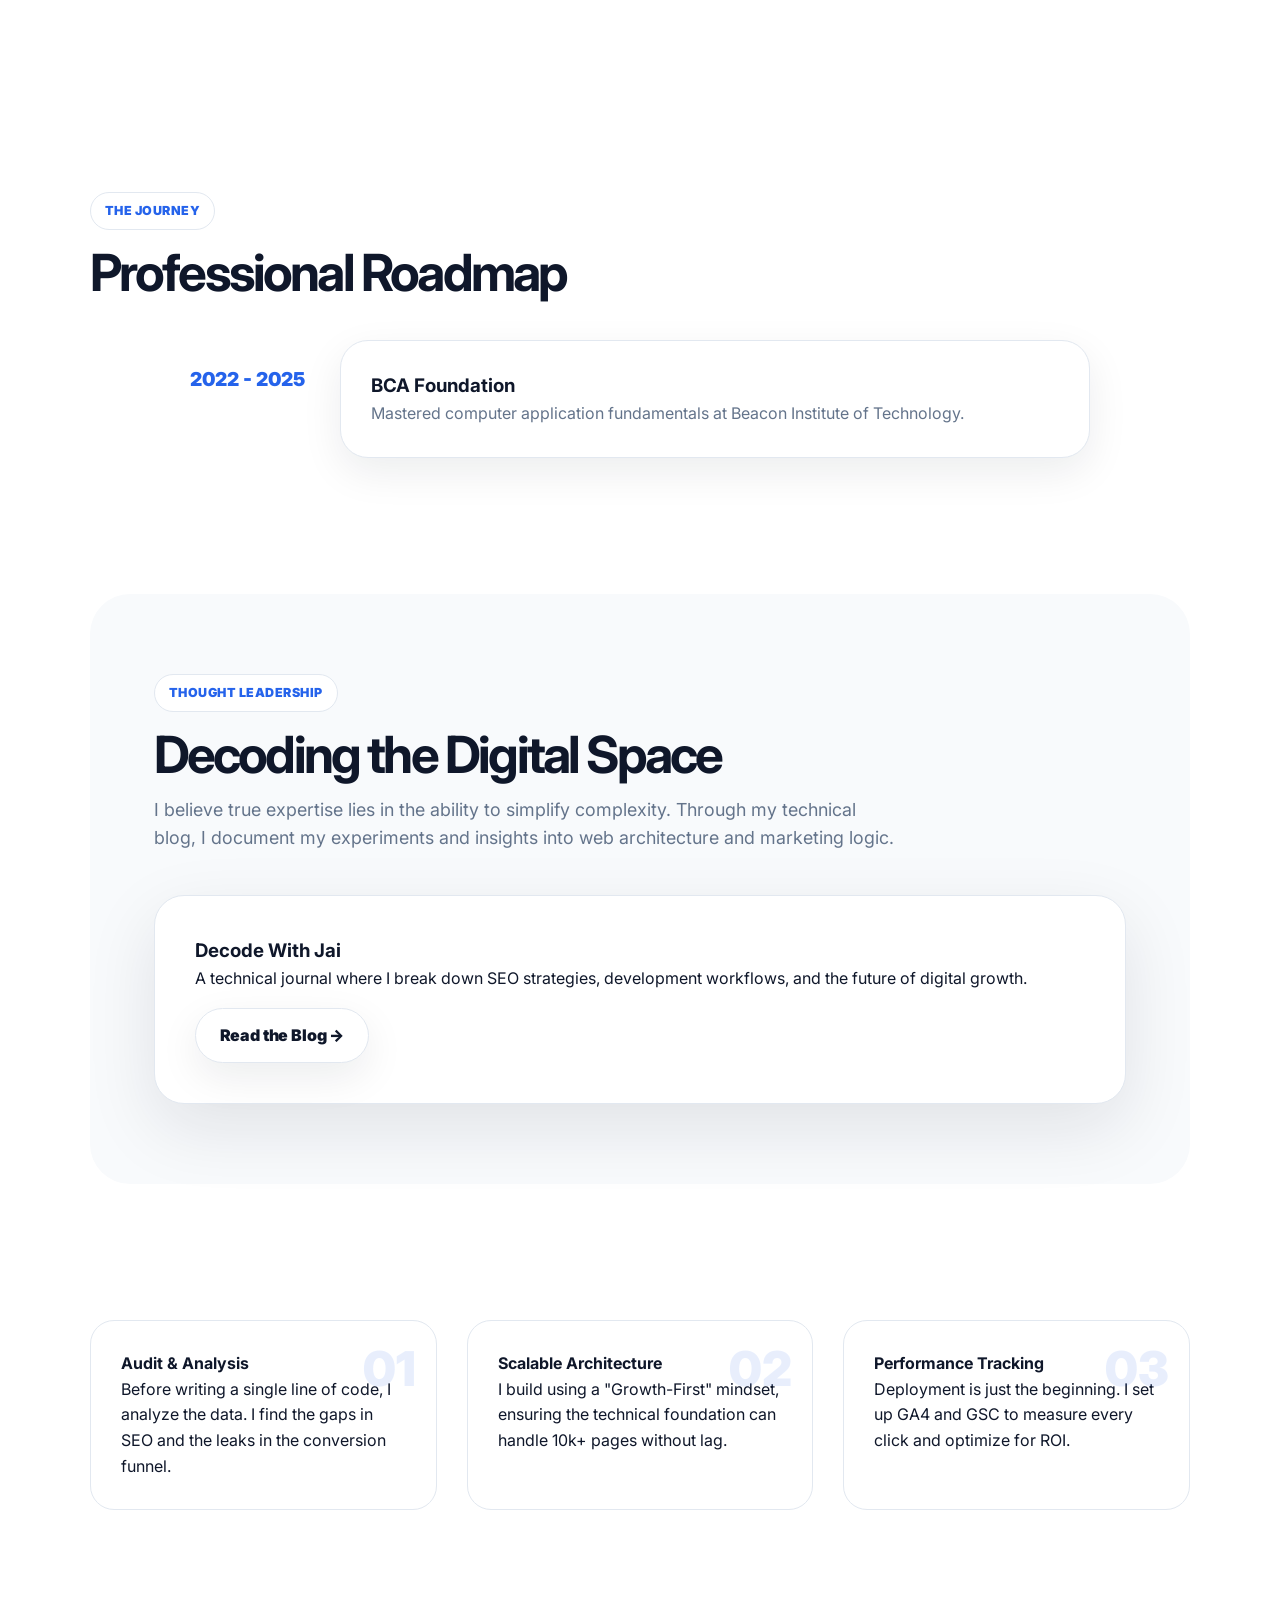
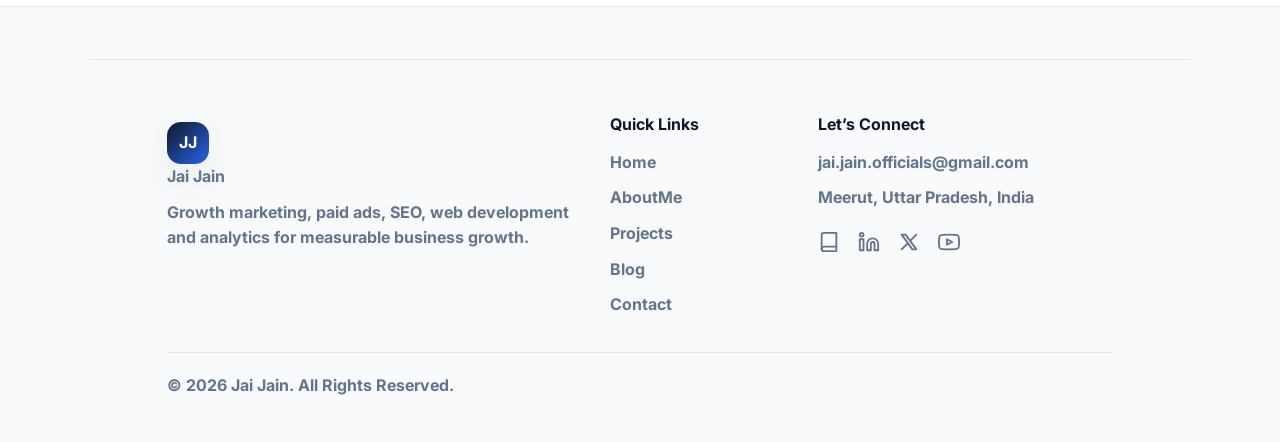
==== commit 8e77ab6f: "add blog page" ====
--- a/about.html
+++ b/about.html
@@ -66,6 +66,7 @@
             <a href="index.html">Home</a>
             <a href="about.html" class="active">AboutMe</a>
             <a href="projects.html">Projects</a>
+            <a href="blog.html">Blog</a>
             <a href="contact.html">Contact</a>
             <button class="theme-switch" id="themeToggle" type="button">
                 <span class="switch-track"><span class="switch-thumb">☀️</span></span>
@@ -211,6 +212,7 @@
                     <a href="index.html">Home</a>
                     <a href="about.html">AboutMe</a>
                     <a href="projects.html">Projects</a>
+                    <a href="blog.html">Blog</a>
                     <a href="contact.html">Contact</a>
                 </div>
                 <div>
@@ -247,7 +249,7 @@
                             </svg>
                         </a>
 
-                        <a href="https://www.youtube.com/@JaiJainDecode" target="_blank" aria-label="YouTube">
+                        <a href="https://www.youtube.com/@decodewiithjai" target="_blank" aria-label="YouTube">
                             <svg viewBox="0 0 24 24" fill="none" stroke="currentColor" stroke-width="2"
                                 stroke-linecap="round" stroke-linejoin="round">
                                 <path
